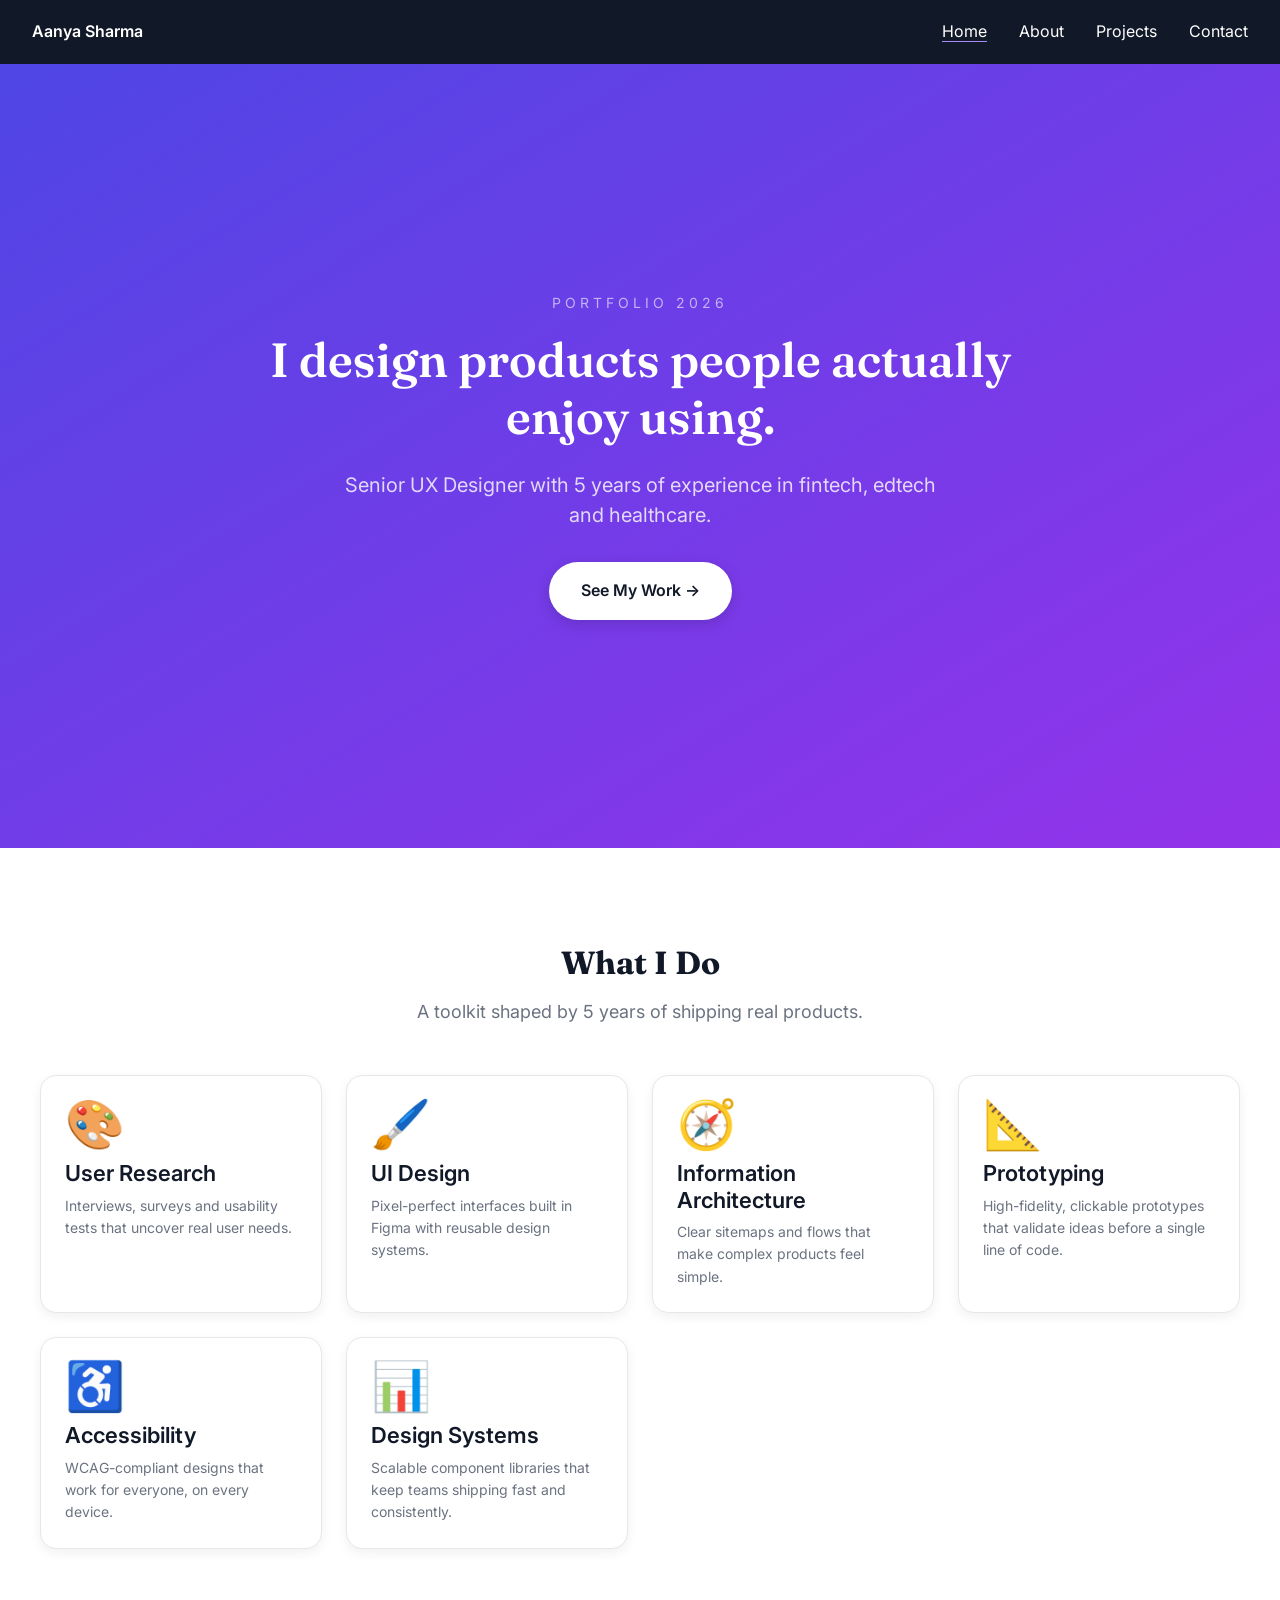
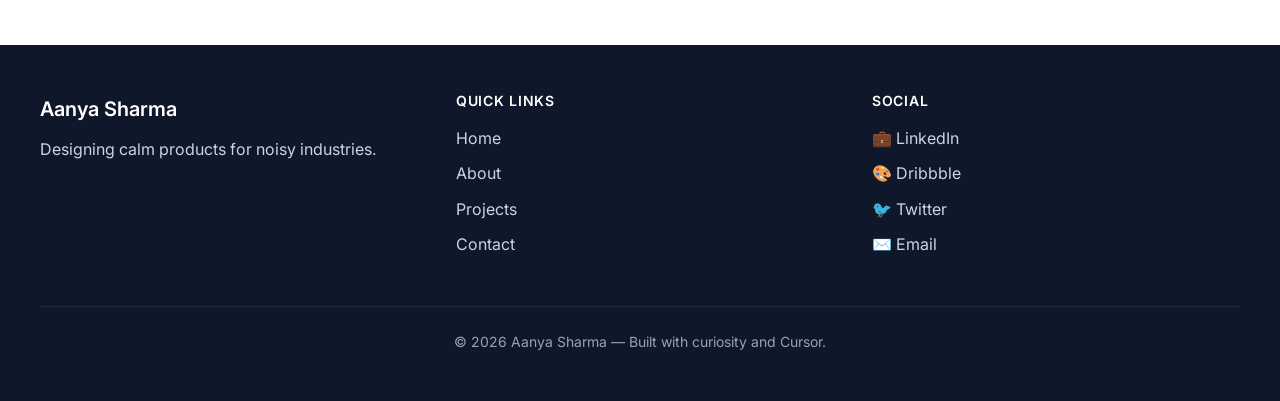
==== index.html @ 2aef2447 "first commit" ====
<!DOCTYPE html>
<html lang="en">
<head>
  <meta charset="UTF-8">
  <meta name="viewport" content="width=device-width, initial-scale=1.0">
  <title>Aanya Sharma | UX Designer</title>
  <link rel="stylesheet" href="styles.css">
</head>
<body>

  <!--
    NAVIGATION BAR
    This <nav> sits at the top of every page and helps visitors jump between sections.
    It uses two inner containers: one for the brand name (left) and one for page links (right).
  -->
  <nav class="nav">
    <!-- Brand name — acts as a "home" label and identifies the site owner -->
    <a href="index.html" class="nav__brand">Aanya Sharma</a>

    <button
      class="nav__toggle"
      type="button"
      aria-expanded="false"
      aria-controls="nav-menu"
      aria-label="Toggle navigation"
    >
      <span class="nav__toggle-icon nav__toggle-icon--open" aria-hidden="true">☰</span>
      <span class="nav__toggle-icon nav__toggle-icon--close" aria-hidden="true">✕</span>
    </button>

    <!-- Page links — each <a> points to a different HTML file in this project -->
    <div class="nav__menu" id="nav-menu">
      <ul class="nav__links">
        <li><a href="index.html" class="active">Home</a></li>
        <li><a href="about.html">About</a></li>
        <li><a href="projects.html">Projects</a></li>
        <li><a href="contact.html">Contact</a></li>
      </ul>
    </div>
  </nav>

  <section class="hero">
    <p class="hero__eyebrow">PORTFOLIO 2026</p>
    <h1 class="hero__headline">I design products people actually enjoy using.</h1>
    <p class="hero__subheadline">Senior UX Designer with 5 years of experience in fintech, edtech and healthcare.</p>
    <a href="projects.html" class="hero__cta">See My Work →</a>
  </section>

  <section class="skills">
    <h2 class="skills__heading">What I Do</h2>
    <p class="skills__tagline">A toolkit shaped by 5 years of shipping real products.</p>

    <div class="skills__grid">
      <!-- Card 1: User Research -->
      <article class="skills__card">
        <span class="skills__icon" aria-hidden="true">🎨</span>
        <h3 class="skills__name">User Research</h3>
        <p class="skills__description">Interviews, surveys and usability tests that uncover real user needs.</p>
      </article>

      <!-- Card 2: UI Design -->
      <article class="skills__card">
        <span class="skills__icon" aria-hidden="true">🖌️</span>
        <h3 class="skills__name">UI Design</h3>
        <p class="skills__description">Pixel-perfect interfaces built in Figma with reusable design systems.</p>
      </article>

      <!-- Card 3: Information Architecture -->
      <article class="skills__card">
        <span class="skills__icon" aria-hidden="true">🧭</span>
        <h3 class="skills__name">Information Architecture</h3>
        <p class="skills__description">Clear sitemaps and flows that make complex products feel simple.</p>
      </article>

      <!-- Card 4: Prototyping -->
      <article class="skills__card">
        <span class="skills__icon" aria-hidden="true">📐</span>
        <h3 class="skills__name">Prototyping</h3>
        <p class="skills__description">High-fidelity, clickable prototypes that validate ideas before a single line of code.</p>
      </article>

      <!-- Card 5: Accessibility -->
      <article class="skills__card">
        <span class="skills__icon" aria-hidden="true">♿</span>
        <h3 class="skills__name">Accessibility</h3>
        <p class="skills__description">WCAG-compliant designs that work for everyone, on every device.</p>
      </article>

      <!-- Card 6: Design Systems -->
      <article class="skills__card">
        <span class="skills__icon" aria-hidden="true">📊</span>
        <h3 class="skills__name">Design Systems</h3>
        <p class="skills__description">Scalable component libraries that keep teams shipping fast and consistently.</p>
      </article>
    </div>
  </section>

  <footer class="footer">
    <div class="footer__inner">
      <div class="footer__columns">
        <div class="footer__brand">
          <p class="footer__name">Aanya Sharma</p>
          <p class="footer__tagline">Designing calm products for noisy industries.</p>
        </div>

        <div class="footer__links">
          <h2 class="footer__heading">Quick Links</h2>
          <ul>
            <li><a href="index.html">Home</a></li>
            <li><a href="about.html">About</a></li>
            <li><a href="projects.html">Projects</a></li>
            <li><a href="contact.html">Contact</a></li>
          </ul>
        </div>

        <div class="footer__social">
          <h2 class="footer__heading">Social</h2>
          <ul>
            <li><a href="https://linkedin.com" target="_blank" rel="noopener noreferrer"><span aria-hidden="true">💼</span> LinkedIn</a></li>
            <li><a href="https://dribbble.com" target="_blank" rel="noopener noreferrer"><span aria-hidden="true">🎨</span> Dribbble</a></li>
            <li><a href="https://twitter.com" target="_blank" rel="noopener noreferrer"><span aria-hidden="true">🐦</span> Twitter</a></li>
            <li><a href="mailto:hello@aanyasharma.com"><span aria-hidden="true">✉️</span> Email</a></li>
          </ul>
        </div>
      </div>

      <div class="footer__bottom">
        <p>© 2026 Aanya Sharma — Built with curiosity and Cursor.</p>
      </div>
    </div>
  </footer>

  <script src="script.js"></script>
</body>
</html>
---- styles.css ----
@import url("https://fonts.googleapis.com/css2?family=Fraunces:opsz,wght@9..144,600&family=Inter:wght@400;500;600;700&display=swap");

:root {
  --color-bg: #ffffff;
  --color-text: #111827;
  --color-muted: #6b7280;
  --color-primary: #6366f1;
  --color-primary-dark: #4338ca;
  --color-accent: #a78bfa;
  --color-surface: #f9fafb;
}

html {
  scroll-behavior: smooth;
}

body {
  margin: 0;
  font-family: "Inter", sans-serif;
  font-size: 16px;
  line-height: 1.6;
  color: var(--color-text);
  background-color: var(--color-bg);
}

h1,
h2 {
  font-family: "Fraunces", serif;
  line-height: 1.2;
}

h1 {
  font-size: 48px;
}

h2 {
  font-size: 32px;
}

h3 {
  font-size: 22px;
  line-height: 1.2;
}

/* === NAVIGATION === */

.nav {
  position: sticky;
  top: 0;
  z-index: 100;
  display: flex;
  align-items: center;
  justify-content: space-between;
  height: 64px;
  padding: 0 2rem;
  background-color: var(--color-text);
  font-size: 16px;
}

.nav__brand {
  color: var(--color-bg);
  text-decoration: none;
  font-weight: 600;
  transition: color 0.2s ease;
}

.nav__brand:hover {
  color: var(--color-accent);
}

.nav__links {
  display: flex;
  gap: 2rem;
  list-style: none;
  margin: 0;
  padding: 0;
}

.nav__links a {
  color: var(--color-bg);
  text-decoration: none;
  transition: color 0.2s ease;
}

.nav__links a:hover {
  color: var(--color-accent);
}

.nav__links a.active {
  text-decoration: underline;
  text-decoration-color: var(--color-accent);
  text-underline-offset: 4px;
}

.nav__toggle {
  display: none;
  position: relative;
  align-items: center;
  justify-content: center;
  width: 44px;
  height: 44px;
  padding: 0;
  border: none;
  background: transparent;
  color: var(--color-bg);
  cursor: pointer;
}

.nav__toggle-icon {
  position: absolute;
  font-size: 24px;
  line-height: 1;
  transition: opacity 0.2s ease, transform 0.2s ease;
}

.nav__toggle-icon--close {
  opacity: 0;
  transform: rotate(-90deg) scale(0.8);
}

.nav.is-open .nav__toggle-icon--open {
  opacity: 0;
  transform: rotate(90deg) scale(0.8);
}

.nav.is-open .nav__toggle-icon--close {
  opacity: 1;
  transform: rotate(0) scale(1);
}

/* === HERO === */

.hero {
  display: flex;
  flex-direction: column;
  align-items: center;
  justify-content: center;
  /* width: 100%; */
  height: 80vh;
  padding: 2rem;
  background: linear-gradient(to bottom right, #4f46e5, #9333ea);
  color: var(--color-bg);
  text-align: center;
}

.hero__eyebrow {
  margin: 0 0 1rem;
  font-size: 14px;
  letter-spacing: 4px;
  text-transform: uppercase;
  opacity: 0.6;
}

.hero__headline {
  margin: 0 0 1.5rem;
  max-width: 800px;
  font-weight: 600;
}

.hero__subheadline {
  margin: 0 0 2rem;
  max-width: 600px;
  font-size: 20px;
  line-height: 1.5;
  opacity: 0.8;
}

.hero__cta {
  display: inline-block;
  padding: 16px 32px;
  background-color: var(--color-bg);
  color: var(--color-text);
  font-size: 16px;
  font-weight: 600;
  text-decoration: none;
  border-radius: 999px;
  box-shadow: 0 4px 14px rgba(0, 0, 0, 0.15);
  animation: hero-cta-float 2s ease-in-out infinite;
  transition: transform 0.2s ease, box-shadow 0.2s ease;
}

@keyframes hero-cta-float {
  0%, 100% {
    transform: translateY(0);
  }
  50% {
    transform: translateY(-3px);
  }
}

.hero__cta:hover {
  transform: translateY(-4px);
  box-shadow: 0 8px 20px rgba(0, 0, 0, 0.2);
}

/* === SKILLS === */

.skills {
  padding: 96px 24px;
  text-align: center;
}

.skills__heading {
  margin: 0 0 16px;
  color: var(--color-text);
}

.skills__tagline {
  margin: 0 0 48px;
  font-size: 18px;
  color: var(--color-muted);
}

.skills__grid {
  display: grid;
  grid-template-columns: repeat(auto-fit, minmax(260px, 1fr));
  gap: 24px;
  max-width: 1200px;
  margin: 0 auto;
  text-align: left;
}

.skills__card {
  padding: 24px;
  background-color: var(--color-bg);
  border: 1px solid #e5e7eb;
  border-radius: 16px;
  box-shadow: 0 4px 12px rgba(0, 0, 0, 0.06);
  transition: transform 0.2s ease, box-shadow 0.2s ease;
}

.skills__card:hover {
  transform: translateY(-6px);
  box-shadow: 0 12px 24px rgba(0, 0, 0, 0.12);
}

.skills__icon {
  display: block;
  margin-bottom: 12px;
  font-size: 48px;
  line-height: 1;
}

.skills__name {
  margin: 0 0 8px;
  font-weight: 600;
  color: var(--color-text);
}

.skills__description {
  margin: 0;
  font-size: 14px;
  line-height: 1.6;
  color: var(--color-muted);
}

/* === ABOUT === */

.about-header {
  padding: 64px 24px 48px;
  text-align: center;
}

.about-header__title {
  margin: 0 0 12px;
  color: var(--color-text);
}

.about-header__subtitle {
  margin: 0;
  font-size: 18px;
  color: var(--color-muted);
}

.about-bio {
  padding: 0 24px 96px;
}

.about-bio__grid {
  display: grid;
  grid-template-columns: 1fr 1fr;
  gap: 48px;
  align-items: start;
  max-width: 960px;
  margin: 0 auto;
}

.about-bio__image img {
  display: block;
  width: 400px;
  height: 400px;
  max-width: 100%;
  border-radius: 16px;
  object-fit: cover;
}

.about-bio__text p {
  margin: 0 0 1.25rem;
  color: var(--color-text);
}

.about-bio__text p:last-child {
  margin-bottom: 0;
}

.about-timeline {
  padding: 0 24px 96px;
}

.about-timeline__heading {
  margin: 0 0 48px;
  color: var(--color-text);
  text-align: center;
}

.about-timeline__list {
  position: relative;
  max-width: 640px;
  margin: 0 auto;
  padding: 0;
  list-style: none;
}

.about-timeline__list::before {
  content: "";
  position: absolute;
  left: 104px;
  top: 8px;
  bottom: 8px;
  width: 2px;
  background-color: var(--color-accent);
}

.about-timeline__entry {
  display: grid;
  grid-template-columns: 80px 1fr;
  gap: 24px;
  padding-bottom: 40px;
}

.about-timeline__entry:last-child {
  padding-bottom: 0;
}

.about-timeline__year {
  font-size: 18px;
  font-weight: 600;
  color: var(--color-text);
  text-align: right;
}

.about-timeline__content {
  position: relative;
  padding-left: 32px;
}

.about-timeline__content::before {
  content: "";
  position: absolute;
  left: -5px;
  top: 6px;
  width: 12px;
  height: 12px;
  background-color: var(--color-accent);
  border-radius: 50%;
  box-shadow: 0 0 0 4px var(--color-bg);
}

.about-timeline__role {
  margin: 0 0 6px;
  font-size: 18px;
  font-weight: 600;
  color: var(--color-text);
}

.about-timeline__desc {
  margin: 0;
  color: var(--color-muted);
}

/* === PROJECTS === */

.projects-header {
  padding: 64px 24px 48px;
  text-align: center;
}

.projects-header__title {
  margin: 0 0 12px;
  color: var(--color-text);
}

.projects-header__subtitle {
  margin: 0;
  font-size: 18px;
  color: var(--color-muted);
}

.projects-grid {
  display: grid;
  grid-template-columns: repeat(auto-fit, minmax(320px, 1fr));
  gap: 32px;
  max-width: 1200px;
  margin: 0 auto;
  padding: 0 24px 96px;
}

.project-card {
  background-color: var(--color-bg);
  border: 1px solid #e5e7eb;
  border-radius: 16px;
  overflow: hidden;
  box-shadow: 0 4px 12px rgba(0, 0, 0, 0.06);
}

.project-card__image {
  display: block;
  width: 100%;
  aspect-ratio: 16 / 9;
  /* object-fit: cover; */
}

.project-card__body {
  padding: 24px;
}

.project-card__title {
  margin: 0 0 8px;
  color: var(--color-text);
}

.project-card__desc {
  margin: 0 0 16px;
  font-size: 14px;
  color: var(--color-muted);
}

.project-card__tags {
  display: flex;
  flex-wrap: wrap;
  gap: 8px;
  margin: 0 0 20px;
  padding: 0;
  list-style: none;
}

.project-card__tags li {
  padding: 4px 10px;
  font-size: 12px;
  color: #5b21b6;
  background-color: #ede9fe;
  border-radius: 999px;
}

.project-card__link {
  font-size: 14px;
  font-weight: 600;
  color: var(--color-primary-dark);
  text-decoration: none;
  transition: text-decoration 0.2s ease;
}

.project-card__link:hover {
  text-decoration: underline;
}

/* === CONTACT === */

.contact-header {
  padding: 64px 24px 48px;
  text-align: center;
}

.contact-header__title {
  margin: 0 0 12px;
  color: var(--color-text);
}

.contact-header__subtitle {
  margin: 0;
  font-size: 18px;
  color: var(--color-muted);
}

.contact-section {
  display: grid;
  grid-template-columns: 1fr 1.5fr;
  gap: 48px;
  max-width: 960px;
  margin: 0 auto;
  padding: 0 24px 96px;
}

.contact-card {
  padding: 32px;
  background-color: var(--color-bg);
  border: 1px solid #e5e7eb;
  border-radius: 16px;
  box-shadow: 0 4px 12px rgba(0, 0, 0, 0.06);
}

.contact-card__heading {
  margin: 0 0 24px;
  color: var(--color-text);
}

.contact-card__item {
  margin-bottom: 24px;
}

.contact-card__label {
  display: block;
  margin-bottom: 6px;
  font-size: 12px;
  font-weight: 600;
  letter-spacing: 0.05em;
  text-transform: uppercase;
  color: var(--color-muted);
}

.contact-card__value {
  margin: 0;
  color: var(--color-text);
  text-decoration: none;
}

a.contact-card__value:hover {
  color: var(--color-primary);
}

.contact-card__social {
  margin-bottom: 0;
}

.contact-card__links {
  display: flex;
  flex-wrap: wrap;
  gap: 12px;
  margin: 0;
  padding: 0;
  list-style: none;
}

.contact-card__links a {
  font-weight: 600;
  color: var(--color-primary);
  text-decoration: none;
}

.contact-card__links a:hover {
  text-decoration: underline;
}

.contact-form {
  padding: 32px;
  background-color: var(--color-bg);
  border: 1px solid #e5e7eb;
  border-radius: 16px;
  box-shadow: 0 4px 12px rgba(0, 0, 0, 0.06);
}

.contact-form__field {
  margin-bottom: 20px;
}

.contact-form__field label {
  display: block;
  margin-bottom: 8px;
  font-size: 14px;
  font-weight: 600;
  color: var(--color-text);
}

.contact-form__field input,
.contact-form__field select,
.contact-form__field textarea {
  width: 100%;
  padding: 12px;
  font-size: 16px;
  font-family: inherit;
  color: var(--color-text);
  background-color: var(--color-bg);
  border: 1px solid #d1d5db;
  border-radius: 8px;
  box-sizing: border-box;
  transition: border-color 0.2s ease, box-shadow 0.2s ease;
}

.contact-form__field textarea {
  resize: vertical;
  min-height: 120px;
}

.contact-form__field input:focus,
.contact-form__field select:focus,
.contact-form__field textarea:focus {
  outline: none;
  border-color: var(--color-primary);
  box-shadow: 0 0 0 3px color-mix(in srgb, var(--color-primary) 25%, transparent);
}

.contact-form__submit {
  width: 100%;
  padding: 14px;
  font-size: 16px;
  font-weight: 600;
  font-family: inherit;
  color: var(--color-bg);
  background-color: var(--color-primary);
  border: none;
  border-radius: 8px;
  cursor: pointer;
  transition: background-color 0.2s ease;
}

.contact-form__submit:hover {
  background-color: var(--color-primary-dark);
}

.contact-form__success {
  padding: 32px;
  font-size: 18px;
  line-height: 1.6;
  color: #166534;
  text-align: center;
  background-color: #f0fdf4;
  border: 1px solid #bbf7d0;
  border-radius: 16px;
}

/* === FOOTER === */

.footer {
  padding: 48px 24px;
  background-color: #0f172a;
  color: #cbd5e1;
}

.footer__inner {
  max-width: 1200px;
  margin: 0 auto;
}

.footer__columns {
  display: grid;
  grid-template-columns: repeat(3, 1fr);
  gap: 48px;
  margin-bottom: 48px;
}

.footer__name {
  margin: 0 0 12px;
  font-size: 20px;
  font-weight: 600;
  color: var(--color-bg);
}

.footer__tagline {
  margin: 0;
  line-height: 1.6;
  color: #cbd5e1;
}

.footer__heading {
  margin: 0 0 16px;
  font-family: "Inter", sans-serif;
  font-size: 14px;
  font-weight: 600;
  letter-spacing: 0.05em;
  text-transform: uppercase;
  color: var(--color-bg);
}

.footer__links ul,
.footer__social ul {
  margin: 0;
  padding: 0;
  list-style: none;
}

.footer__links li,
.footer__social li {
  margin-bottom: 10px;
}

.footer__links li:last-child,
.footer__social li:last-child {
  margin-bottom: 0;
}

.footer__links a,
.footer__social a {
  color: #cbd5e1;
  text-decoration: none;
  transition: color 0.2s ease;
}

.footer__links a:hover,
.footer__social a:hover {
  color: var(--color-accent);
}

.footer__bottom {
  padding-top: 24px;
  border-top: 1px solid #1e293b;
  text-align: center;
}

.footer__bottom p {
  margin: 0;
  font-size: 14px;
  color: #94a3b8;
}

/* === RESPONSIVE === */

@media (max-width: 768px) {
  .nav__toggle {
    display: flex;
  }

  .nav__menu {
    position: absolute;
    top: 64px;
    left: 0;
    width: 100%;
    max-height: 0;
    overflow: hidden;
    background-color: var(--color-text);
    transition: max-height 0.3s ease;
  }

  .nav.is-open .nav__menu {
    max-height: 280px;
  }

  .nav__links {
    flex-direction: column;
    gap: 0;
    padding: 8px 0 16px;
  }

  .nav__links a {
    display: block;
    padding: 14px 2rem;
  }

  .skills__grid {
    grid-template-columns: 1fr;
  }

  .about-bio__grid {
    grid-template-columns: 1fr;
  }

  .contact-section {
    grid-template-columns: 1fr;
  }

  .footer__columns {
    grid-template-columns: 1fr;
    gap: 32px;
  }
}

@media (max-width: 480px) {
  h1 {
    font-size: 32px;
  }

  .skills {
    padding-top: 56px;
    padding-bottom: 56px;
  }

  .about-bio,
  .about-timeline {
    padding-bottom: 56px;
  }

  .projects-grid,
  .contact-section {
    padding-bottom: 56px;
  }
}
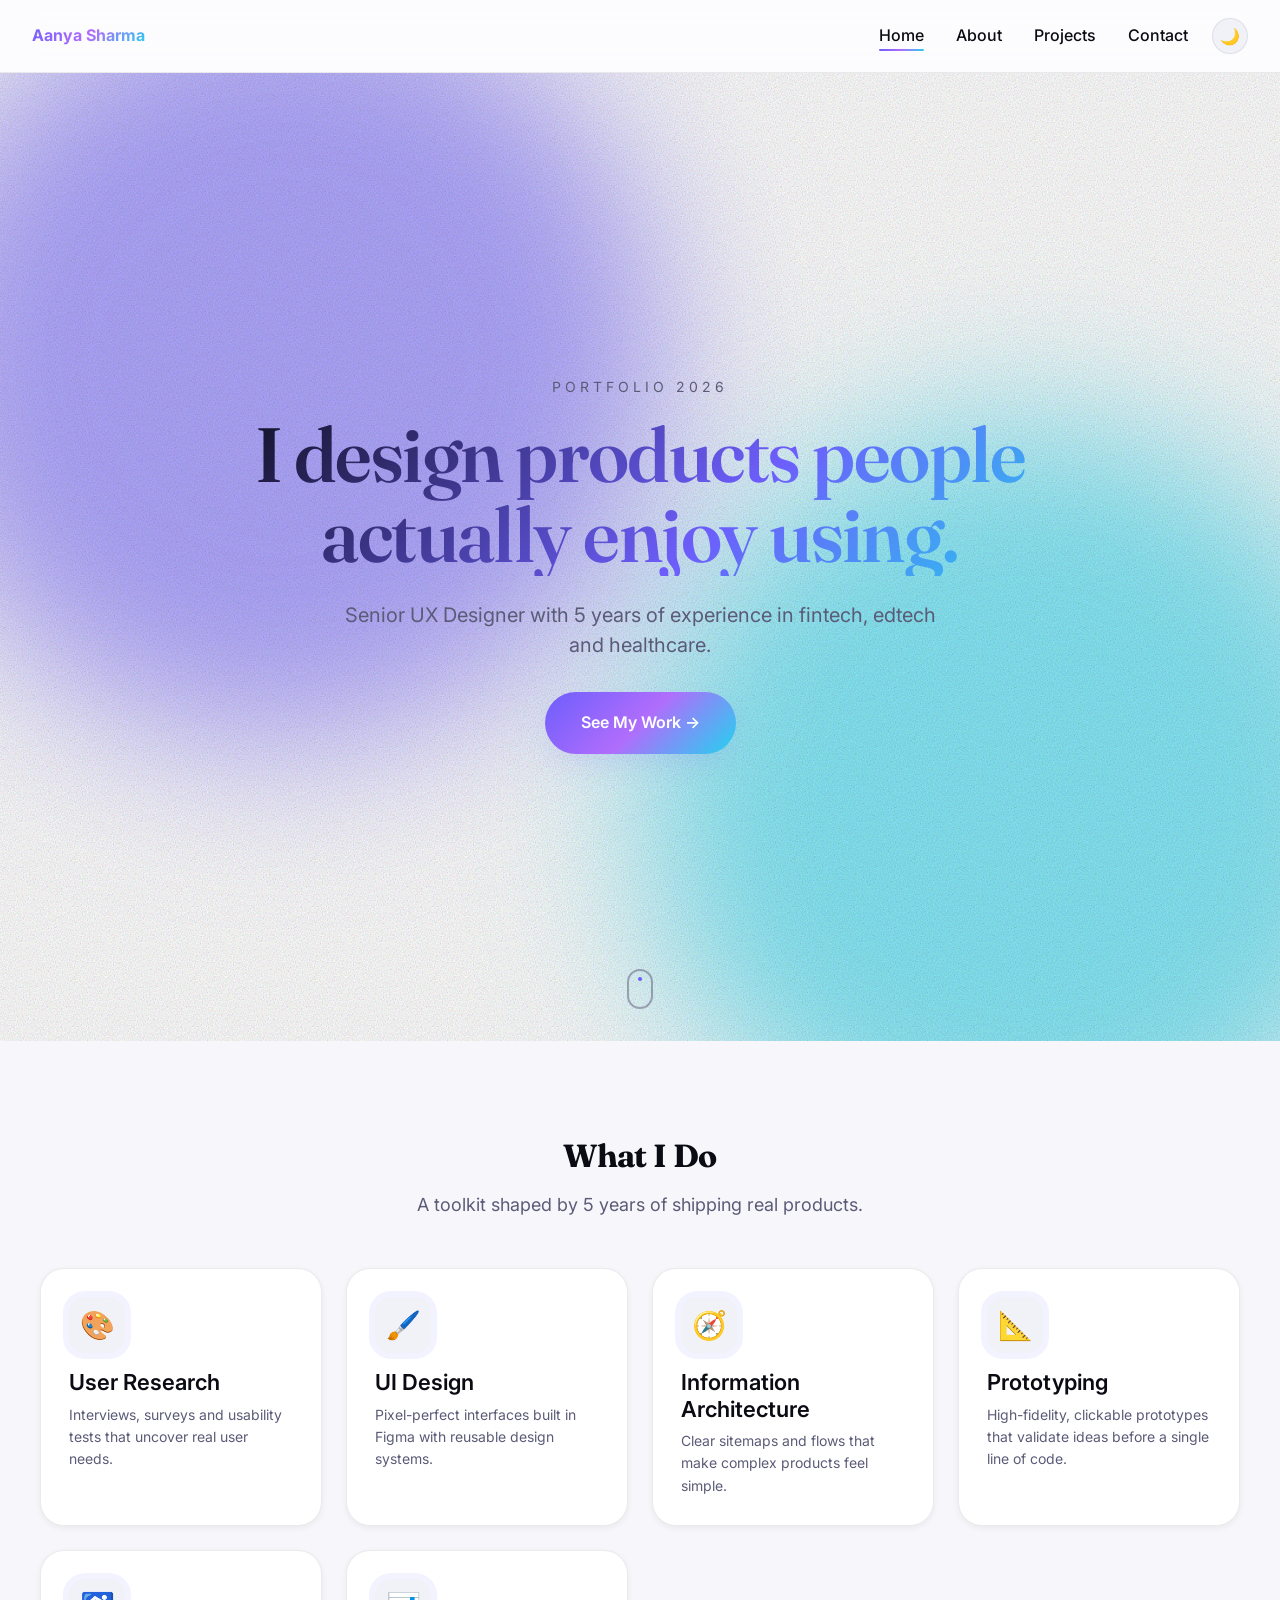
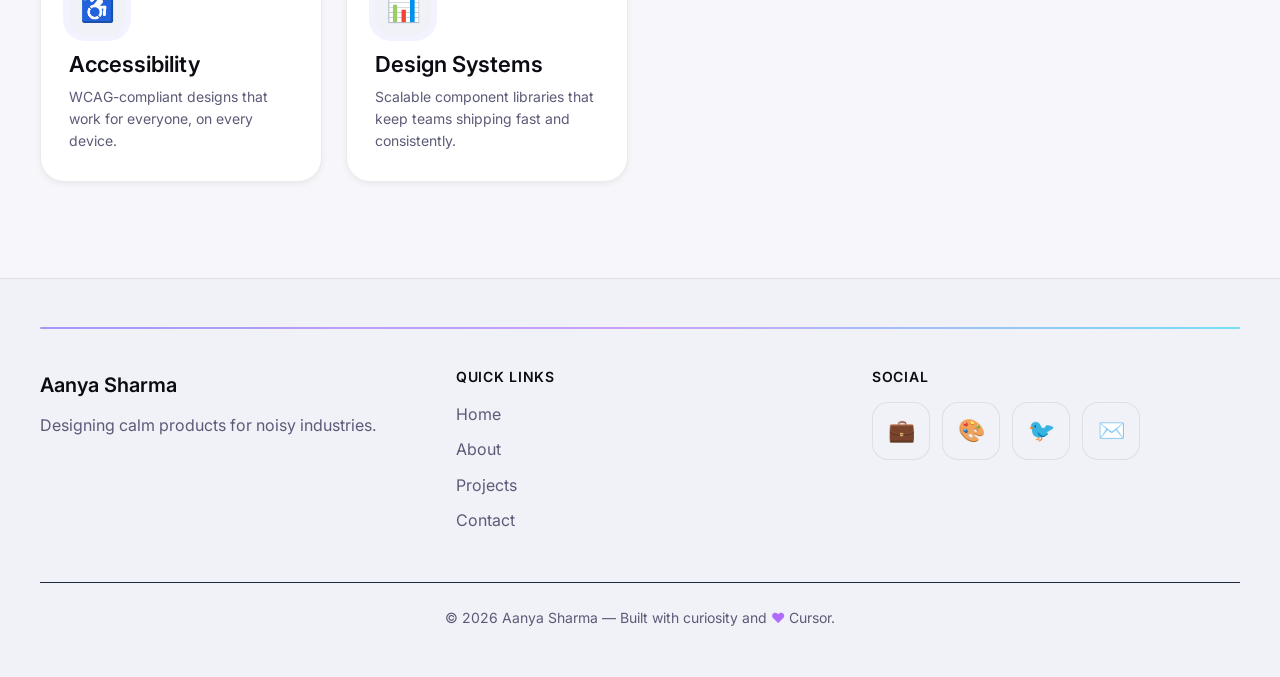
==== commit 0fd0a09b: "second comment" ====
--- a/index.html
+++ b/index.html
@@ -3,6 +3,18 @@
 <head>
   <meta charset="UTF-8">
   <meta name="viewport" content="width=device-width, initial-scale=1.0">
+  <script>
+    (function () {
+      try {
+        var key = "aanya-theme";
+        var theme = localStorage.getItem(key);
+        if (!theme) {
+          theme = window.matchMedia("(prefers-color-scheme: dark)").matches ? "dark" : "light";
+        }
+        document.documentElement.setAttribute("data-theme", theme);
+      } catch (error) {}
+    })();
+  </script>
   <title>Aanya Sharma | UX Designer</title>
   <link rel="stylesheet" href="styles.css">
 </head>
@@ -30,12 +42,18 @@
 
     <!-- Page links — each <a> points to a different HTML file in this project -->
     <div class="nav__menu" id="nav-menu">
-      <ul class="nav__links">
-        <li><a href="index.html" class="active">Home</a></li>
-        <li><a href="about.html">About</a></li>
-        <li><a href="projects.html">Projects</a></li>
-        <li><a href="contact.html">Contact</a></li>
-      </ul>
+      <div class="nav__menu-inner">
+        <ul class="nav__links">
+          <li><a href="index.html" class="active">Home</a></li>
+          <li><a href="about.html">About</a></li>
+          <li><a href="projects.html">Projects</a></li>
+          <li><a href="contact.html">Contact</a></li>
+        </ul>
+        <button class="nav__theme-toggle" type="button" aria-label="Switch to dark mode">
+          <span class="nav__theme-icon nav__theme-icon--light" aria-hidden="true">🌙</span>
+          <span class="nav__theme-icon nav__theme-icon--dark" aria-hidden="true">☀️</span>
+        </button>
+      </div>
     </div>
   </nav>
 
@@ -43,7 +61,10 @@
     <p class="hero__eyebrow">PORTFOLIO 2026</p>
     <h1 class="hero__headline">I design products people actually enjoy using.</h1>
     <p class="hero__subheadline">Senior UX Designer with 5 years of experience in fintech, edtech and healthcare.</p>
-    <a href="projects.html" class="hero__cta">See My Work →</a>
+    <a href="projects.html" class="hero__cta btn-shine">See My Work →</a>
+    <div class="hero__scroll" aria-hidden="true">
+      <span class="hero__scroll-dot"></span>
+    </div>
   </section>
 
   <section class="skills">
@@ -52,42 +73,42 @@
 
     <div class="skills__grid">
       <!-- Card 1: User Research -->
-      <article class="skills__card">
+      <article class="skills__card reveal">
         <span class="skills__icon" aria-hidden="true">🎨</span>
         <h3 class="skills__name">User Research</h3>
         <p class="skills__description">Interviews, surveys and usability tests that uncover real user needs.</p>
       </article>
 
       <!-- Card 2: UI Design -->
-      <article class="skills__card">
+      <article class="skills__card reveal">
         <span class="skills__icon" aria-hidden="true">🖌️</span>
         <h3 class="skills__name">UI Design</h3>
         <p class="skills__description">Pixel-perfect interfaces built in Figma with reusable design systems.</p>
       </article>
 
       <!-- Card 3: Information Architecture -->
-      <article class="skills__card">
+      <article class="skills__card reveal">
         <span class="skills__icon" aria-hidden="true">🧭</span>
         <h3 class="skills__name">Information Architecture</h3>
         <p class="skills__description">Clear sitemaps and flows that make complex products feel simple.</p>
       </article>
 
       <!-- Card 4: Prototyping -->
-      <article class="skills__card">
+      <article class="skills__card reveal">
         <span class="skills__icon" aria-hidden="true">📐</span>
         <h3 class="skills__name">Prototyping</h3>
         <p class="skills__description">High-fidelity, clickable prototypes that validate ideas before a single line of code.</p>
       </article>
 
       <!-- Card 5: Accessibility -->
-      <article class="skills__card">
+      <article class="skills__card reveal">
         <span class="skills__icon" aria-hidden="true">♿</span>
         <h3 class="skills__name">Accessibility</h3>
         <p class="skills__description">WCAG-compliant designs that work for everyone, on every device.</p>
       </article>
 
       <!-- Card 6: Design Systems -->
-      <article class="skills__card">
+      <article class="skills__card reveal">
         <span class="skills__icon" aria-hidden="true">📊</span>
         <h3 class="skills__name">Design Systems</h3>
         <p class="skills__description">Scalable component libraries that keep teams shipping fast and consistently.</p>
@@ -97,6 +118,7 @@
 
   <footer class="footer">
     <div class="footer__inner">
+      <div class="footer__accent" aria-hidden="true"></div>
       <div class="footer__columns">
         <div class="footer__brand">
           <p class="footer__name">Aanya Sharma</p>
@@ -115,17 +137,17 @@
 
         <div class="footer__social">
           <h2 class="footer__heading">Social</h2>
-          <ul>
-            <li><a href="https://linkedin.com" target="_blank" rel="noopener noreferrer"><span aria-hidden="true">💼</span> LinkedIn</a></li>
-            <li><a href="https://dribbble.com" target="_blank" rel="noopener noreferrer"><span aria-hidden="true">🎨</span> Dribbble</a></li>
-            <li><a href="https://twitter.com" target="_blank" rel="noopener noreferrer"><span aria-hidden="true">🐦</span> Twitter</a></li>
-            <li><a href="mailto:hello@aanyasharma.com"><span aria-hidden="true">✉️</span> Email</a></li>
+          <ul class="footer__social-icons">
+            <li><a href="https://linkedin.com" class="icon-btn" target="_blank" rel="noopener noreferrer" aria-label="LinkedIn"><span aria-hidden="true">💼</span></a></li>
+            <li><a href="https://dribbble.com" class="icon-btn" target="_blank" rel="noopener noreferrer" aria-label="Dribbble"><span aria-hidden="true">🎨</span></a></li>
+            <li><a href="https://twitter.com" class="icon-btn" target="_blank" rel="noopener noreferrer" aria-label="Twitter"><span aria-hidden="true">🐦</span></a></li>
+            <li><a href="mailto:hello@aanyasharma.com" class="icon-btn" aria-label="Email"><span aria-hidden="true">✉️</span></a></li>
           </ul>
         </div>
       </div>
 
       <div class="footer__bottom">
-        <p>© 2026 Aanya Sharma — Built with curiosity and Cursor.</p>
+        <p>© 2026 Aanya Sharma — Built with curiosity and <span class="footer__heart" aria-hidden="true">♥</span> Cursor.</p>
       </div>
     </div>
   </footer>
--- a/styles.css
+++ b/styles.css
@@ -1,13 +1,52 @@
-@import url("https://fonts.googleapis.com/css2?family=Fraunces:opsz,wght@9..144,600&family=Inter:wght@400;500;600;700&display=swap");
+@import url("https://fonts.googleapis.com/css2?family=Fraunces:opsz,wght@9..144,600;800&family=Inter:wght@400;500;600;700&display=swap");
 
 :root {
-  --color-bg: #ffffff;
-  --color-text: #111827;
-  --color-muted: #6b7280;
-  --color-primary: #6366f1;
-  --color-primary-dark: #4338ca;
-  --color-accent: #a78bfa;
-  --color-surface: #f9fafb;
+  --bg: #f7f7fb;
+  --surface: #ffffff;
+  --surface-2: #f1f1f8;
+  --text: #0b0b14;
+  --text-muted: #5b5b78;
+  --border: rgba(11, 11, 20, 0.08);
+  --primary: #6d5efc;
+  --primary-2: #b06dfc;
+  --accent: #22d3ee;
+  --success: #16a34a;
+  --danger: #ef4444;
+  --shadow-sm: 0 2px 6px rgba(11, 11, 20, 0.06);
+  --shadow-md: 0 12px 32px -8px rgba(109, 94, 252, 0.18);
+  --shadow-lg: 0 30px 60px -20px rgba(109, 94, 252, 0.35);
+  --radius-sm: 10px;
+  --radius-md: 16px;
+  --radius-lg: 24px;
+  --radius-pill: 999px;
+  --ease: cubic-bezier(0.2, 0.7, 0.2, 1);
+  --dur-fast: 180ms;
+  --dur: 320ms;
+  --dur-slow: 650ms;
+  --grad-hero: linear-gradient(135deg, #6d5efc 0%, #b06dfc 50%, #22d3ee 100%);
+  --grad-text: linear-gradient(135deg, #0b0b14 0%, #6d5efc 60%, #22d3ee 100%);
+  --nav-glass: rgba(255, 255, 255, 0.65);
+  --color-bg: var(--surface);
+  --color-text: var(--text);
+  --color-muted: var(--text-muted);
+  --color-primary: var(--primary);
+  --color-primary-dark: var(--primary-2);
+  --color-accent: var(--accent);
+  --color-surface: var(--surface-2);
+}
+
+:root[data-theme="dark"] {
+  --bg: #08090f;
+  --surface: #13141f;
+  --surface-2: #1c1d2e;
+  --text: #f5f5fa;
+  --text-muted: #9ca3b7;
+  --border: rgba(245, 245, 250, 0.1);
+  --shadow-sm: 0 2px 8px rgba(0, 0, 0, 0.4);
+  --shadow-md: 0 14px 40px -10px rgba(34, 211, 238, 0.2);
+  --shadow-lg: 0 30px 80px -20px rgba(109, 94, 252, 0.45);
+  --grad-text: linear-gradient(135deg, #ffffff 0%, #b06dfc 60%, #22d3ee 100%);
+  --nav-glass: rgba(19, 20, 31, 0.55);
 }
 
 html {
@@ -19,14 +58,15 @@
   font-family: "Inter", sans-serif;
   font-size: 16px;
   line-height: 1.6;
-  color: var(--color-text);
-  background-color: var(--color-bg);
+  color: var(--text);
+  background-color: var(--bg);
 }
 
 h1,
 h2 {
   font-family: "Fraunces", serif;
   line-height: 1.2;
+  letter-spacing: -0.02em;
 }
 
 h1 {
@@ -783,3 +823,918 @@
     padding-bottom: 56px;
   }
 }
+
+/* === DESIGN TOKENS === */
+
+body,
+*,
+*::before,
+*::after {
+  transition:
+    background-color var(--dur) var(--ease),
+    color var(--dur) var(--ease),
+    border-color var(--dur) var(--ease),
+    box-shadow var(--dur) var(--ease);
+}
+
+/* === GLOBAL ANIMATIONS & UTILITIES === */
+
+.scroll-progress {
+  position: fixed;
+  top: 0;
+  left: 0;
+  z-index: 1000;
+  width: 0;
+  height: 3px;
+  background: var(--grad-hero);
+  pointer-events: none;
+}
+
+.reveal {
+  opacity: 0;
+  transform: translateY(28px);
+  transition:
+    opacity var(--dur-slow) var(--ease),
+    transform var(--dur-slow) var(--ease);
+}
+
+.reveal.is-visible {
+  opacity: 1;
+  transform: translateY(0);
+}
+
+.page-splash {
+  position: fixed;
+  inset: 0;
+  z-index: 9999;
+  display: flex;
+  align-items: center;
+  justify-content: center;
+  background: rgba(8, 9, 15, 0.92);
+  transition: opacity 400ms var(--ease);
+}
+
+.page-splash.is-hidden {
+  opacity: 0;
+  pointer-events: none;
+}
+
+.page-splash__brand {
+  margin: 0;
+  font-family: "Fraunces", serif;
+  font-size: clamp(28px, 5vw, 42px);
+  font-weight: 800;
+  background: var(--grad-hero);
+  -webkit-background-clip: text;
+  background-clip: text;
+  color: transparent;
+  animation: splashFade 900ms var(--ease) forwards;
+}
+
+@keyframes splashFade {
+  0% { opacity: 0; transform: scale(0.96); }
+  35% { opacity: 1; transform: scale(1); }
+  100% { opacity: 1; transform: scale(1); }
+}
+
+:focus {
+  outline: none;
+}
+
+:focus-visible {
+  outline: 2px solid var(--primary);
+  outline-offset: 3px;
+  border-radius: inherit;
+}
+
+.icon-btn {
+  display: inline-flex;
+  align-items: center;
+  justify-content: center;
+  width: 56px;
+  height: 56px;
+  font-size: 22px;
+  text-decoration: none;
+  background: var(--surface-2);
+  border: 1px solid var(--border);
+  border-radius: var(--radius-md);
+  transition:
+    transform var(--dur-fast) var(--ease),
+    background var(--dur-fast) var(--ease),
+    box-shadow var(--dur-fast) var(--ease);
+}
+
+.icon-btn:hover {
+  transform: scale(1.08);
+  background: var(--grad-hero);
+  box-shadow: var(--shadow-md);
+}
+
+.btn-shine {
+  position: relative;
+  overflow: hidden;
+}
+
+.btn-shine::after {
+  content: "";
+  position: absolute;
+  inset: 0;
+  background: linear-gradient(120deg, transparent, rgba(255, 255, 255, 0.4), transparent);
+  transform: translateX(-120%);
+  transition: transform 700ms var(--ease);
+}
+
+.btn-shine:hover::after {
+  transform: translateX(120%);
+}
+
+@keyframes blobFloat {
+  0%, 100% { transform: translate(0, 0); }
+  50% { transform: translate(40px, -30px); }
+}
+
+@keyframes scrollDot {
+  0% { transform: translateY(0); opacity: 1; }
+  70% { transform: translateY(14px); opacity: 0.2; }
+  100% { transform: translateY(0); opacity: 0; }
+}
+
+@keyframes heartPulse {
+  0%, 100% { transform: scale(1); }
+  50% { transform: scale(1.25); }
+}
+
+@keyframes marqueeScroll {
+  0% { transform: translateX(0); }
+  100% { transform: translateX(-50%); }
+}
+
+/* === NAV (GLASS) === */
+
+.nav {
+  height: 72px;
+  padding: 0 clamp(1rem, 3vw, 2rem);
+  background: var(--nav-glass);
+  backdrop-filter: blur(18px) saturate(140%);
+  -webkit-backdrop-filter: blur(18px) saturate(140%);
+  border-bottom: 1px solid var(--border);
+  box-shadow: none;
+  transition:
+    height var(--dur) var(--ease),
+    box-shadow var(--dur) var(--ease),
+    background var(--dur) var(--ease);
+}
+
+.nav.is-scrolled {
+  height: 56px;
+  box-shadow: var(--shadow-md);
+  background: color-mix(in srgb, var(--nav-glass) 92%, var(--surface) 8%);
+}
+
+.nav__brand {
+  background: var(--grad-hero);
+  -webkit-background-clip: text;
+  background-clip: text;
+  color: transparent;
+  font-weight: 700;
+}
+
+.nav__brand:hover {
+  opacity: 0.85;
+  color: transparent;
+}
+
+.nav__menu-inner {
+  display: flex;
+  align-items: center;
+  gap: 1.5rem;
+}
+
+.nav__links a {
+  position: relative;
+  color: var(--text);
+  font-weight: 500;
+}
+
+.nav__links a:hover {
+  color: var(--primary);
+}
+
+.nav__links a.active {
+  text-decoration: none;
+}
+
+.nav__links a.active::after {
+  content: "";
+  position: absolute;
+  left: 0;
+  bottom: -6px;
+  width: 100%;
+  height: 2px;
+  background: var(--grad-hero);
+  border-radius: var(--radius-pill);
+  animation: navUnderline var(--dur) var(--ease) forwards;
+}
+
+@keyframes navUnderline {
+  from { transform: scaleX(0); transform-origin: left; }
+  to { transform: scaleX(1); transform-origin: left; }
+}
+
+.nav__toggle {
+  color: var(--text);
+}
+
+.nav__theme-toggle {
+  display: inline-flex;
+  align-items: center;
+  justify-content: center;
+  width: 36px;
+  height: 36px;
+  padding: 0;
+  font-size: 16px;
+  background: var(--surface-2);
+  border: 1px solid var(--border);
+  border-radius: var(--radius-pill);
+  cursor: pointer;
+  flex-shrink: 0;
+}
+
+.nav__theme-icon--dark {
+  display: none;
+}
+
+:root[data-theme="dark"] .nav__theme-icon--light {
+  display: none;
+}
+
+:root[data-theme="dark"] .nav__theme-icon--dark {
+  display: inline;
+}
+
+/* === HERO (BLOBS) === */
+
+.hero {
+  position: relative;
+  overflow: hidden;
+  min-height: 88vh;
+  height: auto;
+  padding: 6rem 2rem 5rem;
+  background-color: var(--surface);
+  background-image: url("data:image/svg+xml,%3Csvg viewBox='0 0 120 120' xmlns='http://www.w3.org/2000/svg'%3E%3Cfilter id='n'%3E%3CfeTurbulence type='fractalNoise' baseFrequency='0.85' numOctaves='4' stitchTiles='stitch'/%3E%3C/filter%3E%3Crect width='120' height='120' filter='url(%23n)' opacity='0.55'/%3E%3C/svg%3E");
+  background-size: 120px 120px;
+  color: var(--text);
+  isolation: isolate;
+}
+
+.hero::before,
+.hero::after {
+  content: "";
+  position: absolute;
+  width: 60vw;
+  height: 60vw;
+  border-radius: 50%;
+  filter: blur(80px);
+  opacity: 0.55;
+  z-index: -2;
+  animation: blobFloat 12s ease-in-out infinite;
+}
+
+.hero::before {
+  top: -10%;
+  left: -8%;
+  background: #6d5efc;
+  mix-blend-mode: multiply;
+}
+
+.hero::after {
+  right: -10%;
+  bottom: -15%;
+  background: #22d3ee;
+  animation-delay: -6s;
+  mix-blend-mode: multiply;
+}
+
+:root[data-theme="dark"] .hero::before,
+:root[data-theme="dark"] .hero::after {
+  mix-blend-mode: screen;
+}
+
+.hero__eyebrow {
+  color: var(--text-muted);
+  opacity: 1;
+}
+
+.hero__headline {
+  max-width: 900px;
+  font-size: clamp(40px, 6vw, 84px);
+  line-height: 1.05;
+  background: var(--grad-text);
+  -webkit-background-clip: text;
+  background-clip: text;
+  color: transparent;
+}
+
+.hero__subheadline {
+  color: var(--text-muted);
+  opacity: 1;
+}
+
+.hero__cta {
+  position: relative;
+  padding: 18px 36px;
+  background: var(--grad-hero);
+  color: #ffffff;
+  border-radius: var(--radius-pill);
+  box-shadow: var(--shadow-md);
+  animation: none;
+}
+
+.hero__cta:hover {
+  transform: translateY(-3px);
+  box-shadow: var(--shadow-lg);
+}
+
+.hero__cta.btn-shine::after {
+  border-radius: var(--radius-pill);
+}
+
+.hero__scroll {
+  position: absolute;
+  bottom: 2rem;
+  left: 50%;
+  width: 22px;
+  height: 36px;
+  border: 2px solid color-mix(in srgb, var(--text-muted) 50%, transparent);
+  border-radius: var(--radius-pill);
+  transform: translateX(-50%);
+}
+
+.hero__scroll-dot {
+  position: absolute;
+  top: 6px;
+  left: 50%;
+  width: 4px;
+  height: 4px;
+  background: var(--primary);
+  border-radius: 50%;
+  transform: translateX(-50%);
+  animation: scrollDot 1.6s ease-in-out infinite;
+}
+
+/* === SKILLS (UPGRADED) === */
+
+.skills {
+  background: var(--bg);
+}
+
+.skills__heading,
+.skills__name,
+.skills__tagline {
+  color: var(--text);
+}
+
+.skills__tagline,
+.skills__description {
+  color: var(--text-muted);
+}
+
+.skills__card {
+  position: relative;
+  overflow: hidden;
+  padding: 28px;
+  background: var(--surface);
+  border: 1px solid var(--border);
+  border-radius: var(--radius-lg);
+  box-shadow: var(--shadow-sm);
+  transition:
+    transform var(--dur) var(--ease),
+    box-shadow var(--dur) var(--ease),
+    border-color var(--dur) var(--ease);
+}
+
+.skills__card::after {
+  content: "";
+  position: absolute;
+  inset: 0;
+  background: linear-gradient(120deg, transparent 30%, rgba(255, 255, 255, 0.35) 50%, transparent 70%);
+  transform: translateX(-100%);
+  transition: transform var(--dur-slow) var(--ease);
+  pointer-events: none;
+}
+
+.skills__card:hover {
+  transform: translateY(-8px);
+  box-shadow: var(--shadow-lg);
+  border-color: transparent;
+  background:
+    linear-gradient(var(--surface), var(--surface)) padding-box,
+    var(--grad-hero) border-box;
+}
+
+.skills__card:hover::after {
+  transform: translateX(100%);
+}
+
+.skills__icon {
+  display: flex;
+  align-items: center;
+  justify-content: center;
+  width: 56px;
+  height: 56px;
+  margin-bottom: 16px;
+  font-size: 28px;
+  background: var(--surface-2);
+  border-radius: var(--radius-md);
+  box-shadow: 0 0 0 6px rgba(109, 94, 252, 0.08);
+}
+
+/* === ABOUT (STATS + TIMELINE) === */
+
+.about-header {
+  position: relative;
+  overflow: hidden;
+}
+
+.about-header__title,
+.about-header__subtitle {
+  position: relative;
+  z-index: 1;
+}
+
+.about-header__blob {
+  position: absolute;
+  top: 50%;
+  left: 50%;
+  width: 320px;
+  height: 320px;
+  background: radial-gradient(circle, #6d5efc 0%, #22d3ee 70%, transparent 100%);
+  border-radius: 45% 55% 60% 40% / 50% 45% 55% 50%;
+  opacity: 0.25;
+  filter: blur(20px);
+  transform: translate(-50%, -55%);
+  animation: blobFloat 14s ease-in-out infinite;
+  pointer-events: none;
+}
+
+.about-header__title,
+.about-header__subtitle,
+.about-bio__text p,
+.about-timeline__heading,
+.about-timeline__role,
+.about-timeline__year {
+  color: var(--text);
+}
+
+.about-header__subtitle,
+.about-timeline__desc {
+  color: var(--text-muted);
+}
+
+.about-stats {
+  display: grid;
+  grid-template-columns: repeat(3, 1fr);
+  gap: 24px;
+  max-width: 960px;
+  margin: 0 auto 48px;
+  padding: 0 24px;
+}
+
+.about-stats__item {
+  padding: 24px;
+  text-align: center;
+  background: var(--surface);
+  border: 1px solid var(--border);
+  border-radius: var(--radius-lg);
+  box-shadow: var(--shadow-sm);
+}
+
+.about-stats__number {
+  margin: 0 0 8px;
+  font-family: "Fraunces", serif;
+  font-size: clamp(32px, 4vw, 48px);
+  font-weight: 800;
+  line-height: 1.1;
+  background: var(--grad-text);
+  -webkit-background-clip: text;
+  background-clip: text;
+  color: transparent;
+}
+
+.about-stats__label {
+  margin: 0;
+  font-size: 14px;
+  color: var(--text-muted);
+}
+
+.about-bio__image {
+  perspective: 800px;
+}
+
+.about-bio__image img {
+  padding: 8px;
+  background: var(--grad-hero);
+  border: none;
+  border-radius: var(--radius-lg);
+  box-shadow: var(--shadow-lg);
+  transition: transform var(--dur) var(--ease);
+}
+
+@media (min-width: 901px) {
+  .about-bio__image img {
+    transform: rotate(-3deg);
+  }
+
+  .about-bio__image:hover img {
+    transform: rotate(0deg);
+  }
+}
+
+.about-timeline__list::before {
+  width: 2px;
+  background: var(--grad-hero);
+}
+
+.about-timeline__content::before {
+  width: 14px;
+  height: 14px;
+  left: -8px;
+  background: var(--primary);
+  box-shadow:
+    0 0 0 6px color-mix(in srgb, var(--primary) 18%, transparent),
+    0 0 0 4px var(--bg);
+}
+
+.about-timeline__entry.reveal:nth-child(1) { transition-delay: 50ms; }
+.about-timeline__entry.reveal:nth-child(2) { transition-delay: 150ms; }
+.about-timeline__entry.reveal:nth-child(3) { transition-delay: 250ms; }
+.about-timeline__entry.reveal:nth-child(4) { transition-delay: 350ms; }
+
+/* === PROJECTS (MARQUEE + CARDS) === */
+
+.projects-header__title,
+.projects-header__subtitle,
+.contact-header__title,
+.contact-header__subtitle {
+  color: var(--text);
+}
+
+.projects-header__subtitle,
+.contact-header__subtitle {
+  color: var(--text-muted);
+}
+
+.tag-marquee {
+  overflow: hidden;
+  max-width: 100%;
+  margin-bottom: 32px;
+  padding: 12px 0;
+  border-block: 1px solid var(--border);
+  background: var(--surface);
+}
+
+.tag-marquee__track {
+  display: flex;
+  width: max-content;
+  animation: marqueeScroll 30s linear infinite;
+}
+
+.tag-marquee:hover .tag-marquee__track {
+  animation-play-state: paused;
+}
+
+.tag-marquee__row {
+  display: flex;
+  gap: 12px;
+  padding-right: 12px;
+}
+
+.tag-marquee__row span {
+  padding: 4px 12px;
+  font-size: 12px;
+  color: var(--text-muted);
+  white-space: nowrap;
+  background: var(--surface-2);
+  border: 1px solid var(--border);
+  border-radius: var(--radius-pill);
+}
+
+.project-card {
+  background: var(--surface);
+  border: 1px solid var(--border);
+  border-radius: var(--radius-lg);
+  box-shadow: var(--shadow-sm);
+  transition:
+    transform var(--dur) var(--ease),
+    box-shadow var(--dur) var(--ease);
+}
+
+.project-card:hover {
+  transform: rotate(-0.4deg) translateY(-6px);
+  box-shadow: var(--shadow-lg);
+}
+
+.project-card__image-wrap {
+  position: relative;
+  overflow: hidden;
+  margin: 12px 12px 0;
+  border-radius: var(--radius-md);
+}
+
+.project-card__image-wrap::after {
+  content: "";
+  position: absolute;
+  inset: 0;
+  background: linear-gradient(180deg, transparent 55%, rgba(0, 0, 0, 0.55) 100%);
+  opacity: 0;
+  transition: opacity var(--dur) var(--ease);
+}
+
+.project-card:hover .project-card__image-wrap::after {
+  opacity: 1;
+}
+
+.project-card__image {
+  display: block;
+  width: 100%;
+  aspect-ratio: 16 / 9;
+  object-fit: cover;
+  transition: transform var(--dur) var(--ease);
+}
+
+.project-card:hover .project-card__image {
+  transform: scale(1.06);
+}
+
+.project-card__title {
+  color: var(--text);
+}
+
+.project-card__desc {
+  color: var(--text-muted);
+}
+
+.project-card__tags li {
+  transition:
+    background var(--dur-fast) var(--ease),
+    color var(--dur-fast) var(--ease);
+}
+
+.project-card__tags li:hover {
+  color: #ffffff;
+  background: var(--grad-hero);
+}
+
+.project-card__link {
+  display: inline-block;
+  color: var(--primary);
+  opacity: 0;
+  transform: translateY(8px);
+  transition:
+    opacity var(--dur) var(--ease),
+    transform var(--dur) var(--ease),
+    color var(--dur-fast) var(--ease);
+}
+
+.project-card:hover .project-card__link {
+  opacity: 1;
+  transform: translateY(0);
+}
+
+.project-card.reveal:nth-child(1) { transition-delay: 50ms; }
+.project-card.reveal:nth-child(2) { transition-delay: 100ms; }
+.project-card.reveal:nth-child(3) { transition-delay: 150ms; }
+.project-card.reveal:nth-child(4) { transition-delay: 200ms; }
+.project-card.reveal:nth-child(5) { transition-delay: 250ms; }
+.project-card.reveal:nth-child(6) { transition-delay: 300ms; }
+
+/* === CONTACT (FROSTED + FLOAT-LABELS) === */
+
+.contact-card,
+.contact-form {
+  background: var(--surface);
+  border: 1px solid var(--border);
+  border-radius: var(--radius-lg);
+  box-shadow: var(--shadow-md);
+  backdrop-filter: blur(12px);
+}
+
+.contact-card__heading,
+.contact-card__value,
+.contact-form__field label {
+  color: var(--text);
+}
+
+.contact-card__label {
+  color: var(--text-muted);
+}
+
+.contact-card__social-icons,
+.footer__social-icons {
+  display: flex;
+  flex-wrap: wrap;
+  gap: 12px;
+  margin: 0;
+  padding: 0;
+  list-style: none;
+}
+
+.contact-form__field--float {
+  position: relative;
+  margin-bottom: 24px;
+}
+
+.contact-form__field--float label {
+  position: absolute;
+  top: 50%;
+  left: 14px;
+  margin: 0;
+  font-size: 16px;
+  font-weight: 500;
+  color: var(--text-muted);
+  pointer-events: none;
+  transform: translateY(-50%);
+  transform-origin: left center;
+  transition:
+    transform var(--dur-fast) var(--ease),
+    color var(--dur-fast) var(--ease),
+    font-size var(--dur-fast) var(--ease);
+}
+
+.contact-form__field--float textarea + label {
+  top: 18px;
+  transform: translateY(0);
+}
+
+.contact-form__field--float input,
+.contact-form__field--float select,
+.contact-form__field--float textarea {
+  width: 100%;
+  padding: 22px 16px 10px;
+  font-size: 16px;
+  color: var(--text);
+  background: var(--surface);
+  border: 1.5px solid var(--border);
+  border-radius: var(--radius-md);
+  box-sizing: border-box;
+}
+
+.contact-form__field--float textarea {
+  min-height: 140px;
+  resize: vertical;
+}
+
+.contact-form__field--float input:focus,
+.contact-form__field--float select:focus,
+.contact-form__field--float textarea:focus {
+  border-color: var(--primary);
+  box-shadow: 0 0 0 4px rgba(109, 94, 252, 0.18);
+}
+
+.contact-form__field--float input:focus + label,
+.contact-form__field--float input:not(:placeholder-shown) + label,
+.contact-form__field--float textarea:focus + label,
+.contact-form__field--float textarea:not(:placeholder-shown) + label,
+.contact-form__field--float select:focus + label,
+.contact-form__field--float select:valid + label {
+  top: 8px;
+  font-size: 12px;
+  transform: translateY(0);
+  color: var(--primary);
+  background: var(--bg);
+  padding: 0 4px;
+}
+
+.contact-form__submit {
+  position: relative;
+  overflow: hidden;
+  width: 100%;
+  padding: 14px 28px;
+  color: #ffffff;
+  background: var(--grad-hero);
+  border: none;
+  border-radius: var(--radius-pill);
+  box-shadow: var(--shadow-md);
+  cursor: pointer;
+}
+
+.contact-form__submit:hover {
+  background: var(--grad-hero);
+  box-shadow: var(--shadow-lg);
+  transform: translateY(-2px);
+}
+
+.contact-form__submit.btn-shine::after {
+  border-radius: var(--radius-pill);
+}
+
+.contact-form__success {
+  color: var(--success);
+  background: color-mix(in srgb, var(--success) 10%, var(--surface));
+  border: 1px solid color-mix(in srgb, var(--success) 30%, transparent);
+  border-radius: var(--radius-lg);
+}
+
+/* === FOOTER (UPGRADED) === */
+
+.footer {
+  background: var(--surface-2);
+  color: var(--text-muted);
+  border-top: 1px solid var(--border);
+}
+
+.footer__accent {
+  height: 2px;
+  margin-bottom: 40px;
+  background: var(--grad-hero);
+  opacity: 0.6;
+  border-radius: var(--radius-pill);
+}
+
+.footer__name {
+  color: var(--text);
+}
+
+.footer__tagline,
+.footer__links a,
+.footer__bottom p {
+  color: var(--text-muted);
+}
+
+.footer__heading {
+  color: var(--text);
+}
+
+.footer__links a:hover {
+  color: var(--primary);
+}
+
+.footer__heart {
+  display: inline-block;
+  color: var(--primary-2);
+  animation: heartPulse 1.4s ease-in-out infinite;
+}
+
+/* === REDUCED MOTION === */
+
+@media (prefers-reduced-motion: reduce) {
+  *,
+  ::before,
+  ::after {
+    animation-duration: 0.001ms !important;
+    transition-duration: 0.001ms !important;
+    animation-iteration-count: 1 !important;
+    scroll-behavior: auto !important;
+  }
+}
+
+/* === RESPONSIVE (UPGRADED OVERRIDES) === */
+
+@media (max-width: 768px) {
+  .nav__menu {
+    top: 72px;
+    background: var(--nav-glass);
+    backdrop-filter: blur(18px) saturate(140%);
+    -webkit-backdrop-filter: blur(18px) saturate(140%);
+    border-bottom: 1px solid var(--border);
+  }
+
+  .nav.is-scrolled .nav__menu {
+    top: 56px;
+  }
+
+  .nav.is-open .nav__menu {
+    max-height: 360px;
+  }
+
+  .nav__menu-inner {
+    flex-direction: column;
+    align-items: stretch;
+    gap: 0;
+    padding-bottom: 12px;
+  }
+
+  .nav__theme-toggle {
+    margin: 8px 2rem 0;
+    align-self: flex-start;
+  }
+
+  .about-stats {
+    grid-template-columns: 1fr;
+  }
+
+  .hero {
+    min-height: 80vh;
+    padding-top: 5rem;
+  }
+}
+
+@media (max-width: 480px) {
+  .hero__headline {
+    font-size: 32px;
+  }
+
+  .about-stats {
+    margin-bottom: 32px;
+  }
+}
